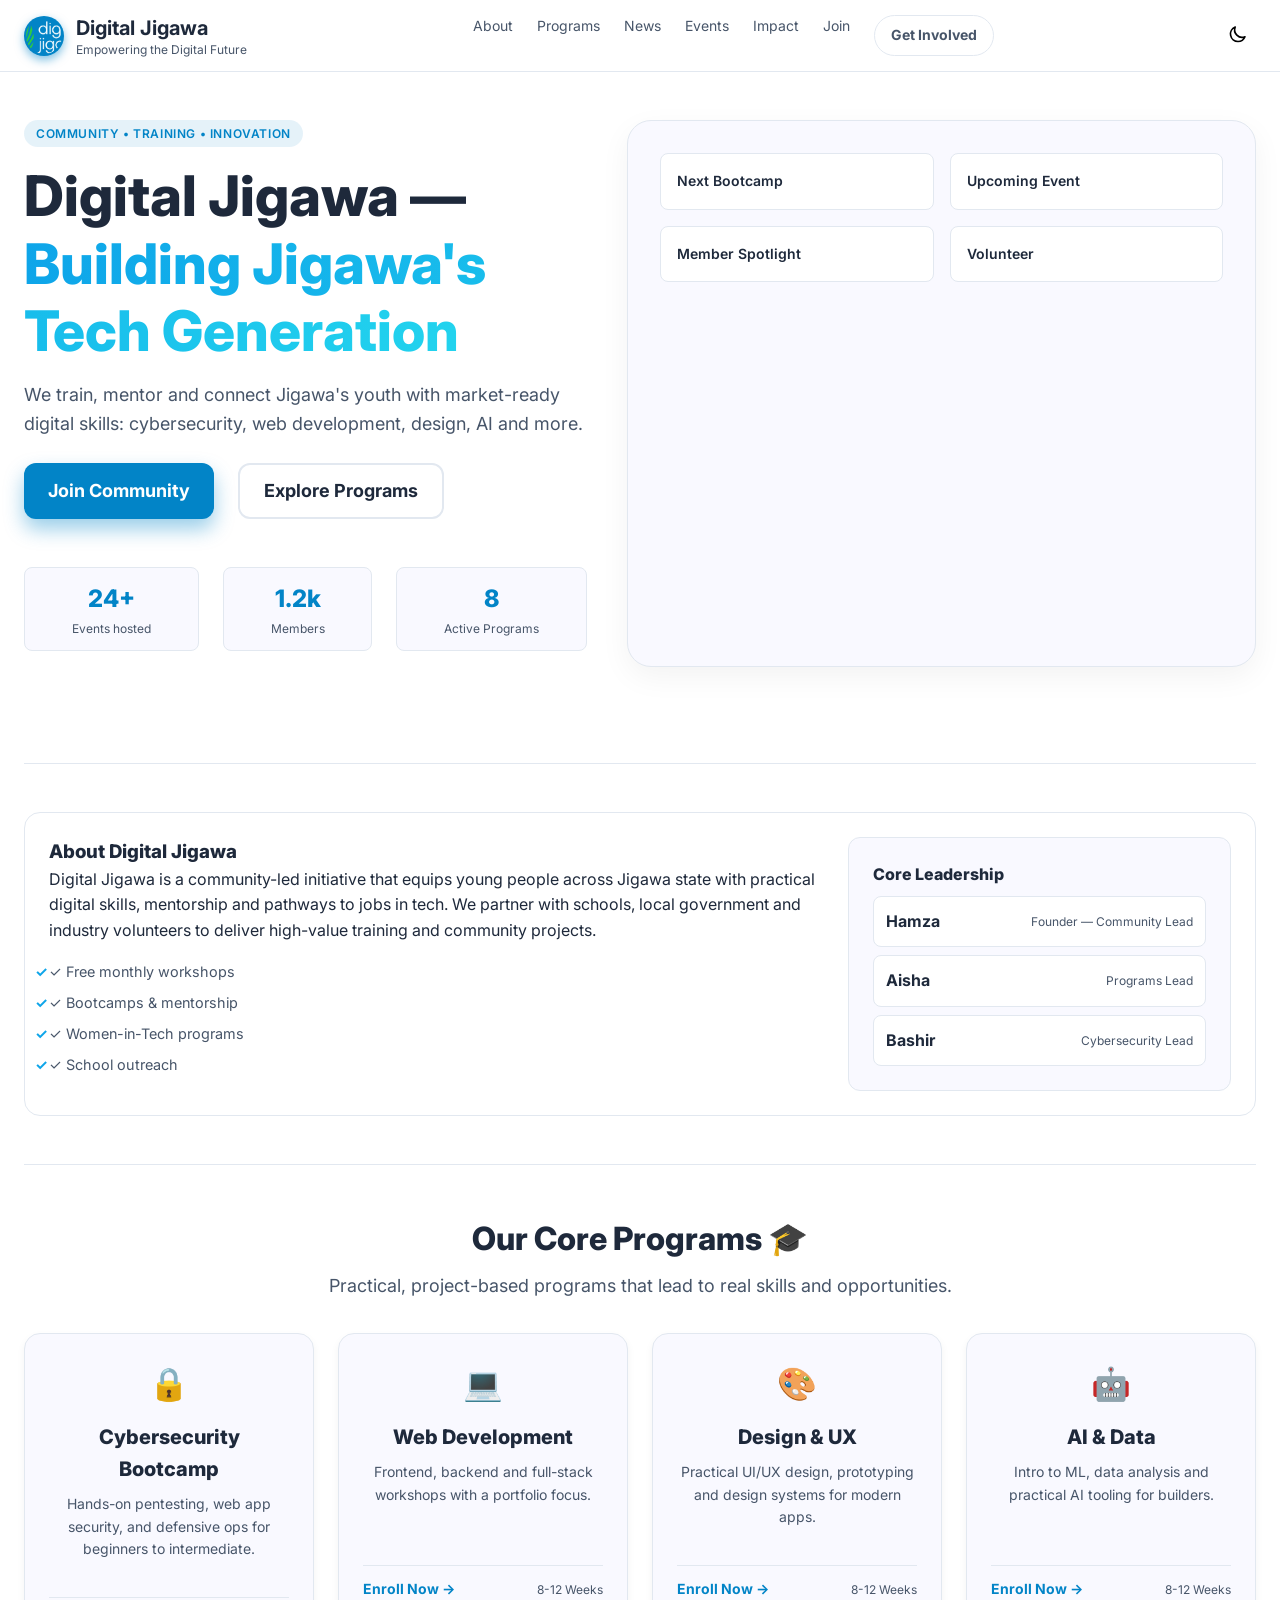
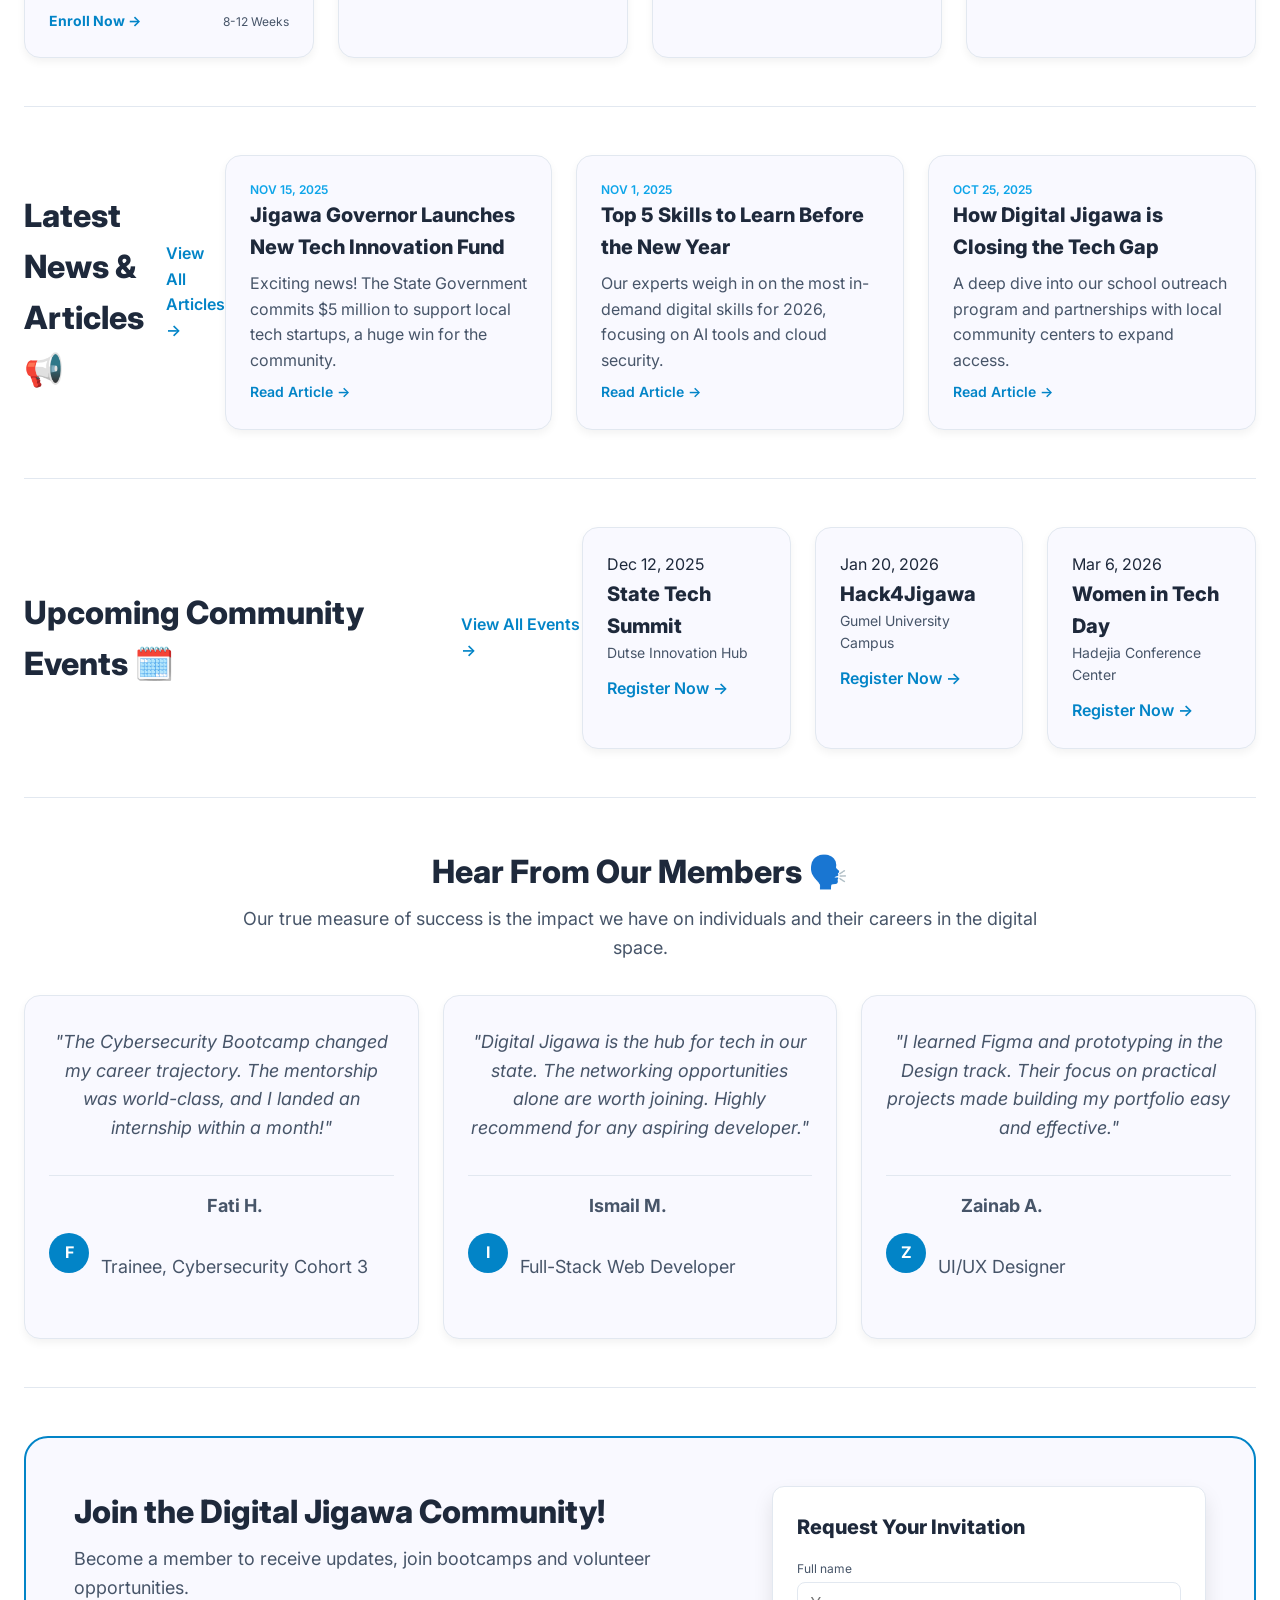
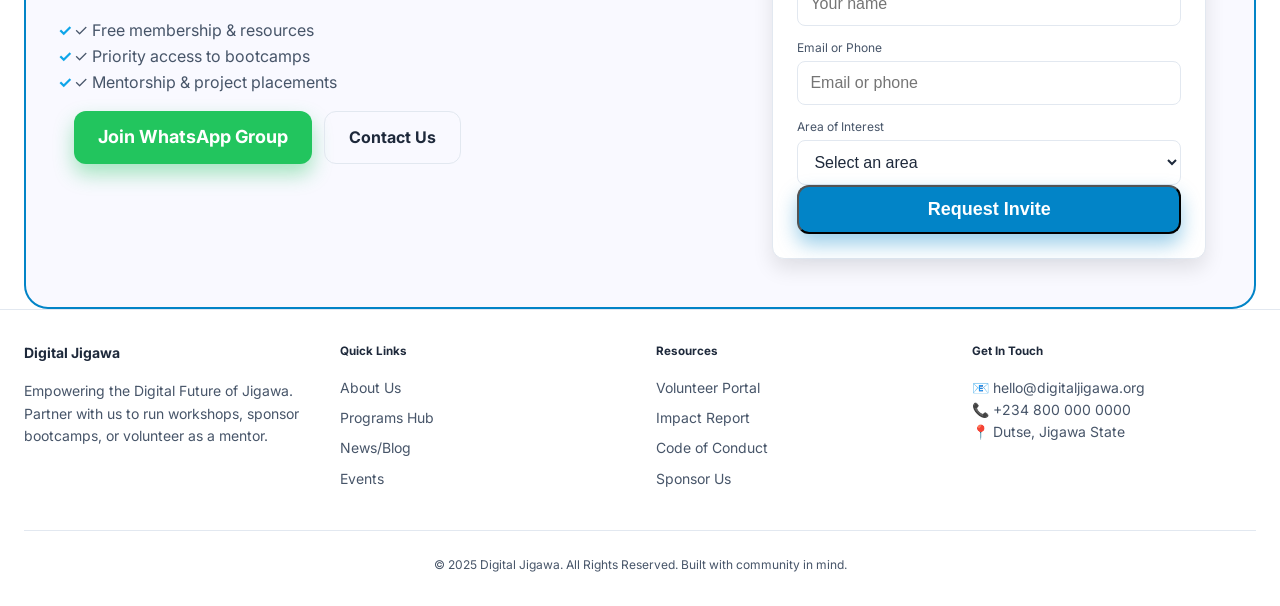
==== index.html @ ff824d78 "Initial static site commit" ====
<!DOCTYPE html>
<html lang="en">
<head>
    <meta charset="UTF-8">
    <meta name="viewport" content="width=device-width, initial-scale=1.0">
    <title>Digital Jigawa - Empowering the Future</title>
    <link href="https://fonts.googleapis.com/css2?family=Inter:wght@400;600;700;800;900&display=swap" rel="stylesheet">
    <link rel="stylesheet" href="styles.css">
    </head>
<body class="light">
    <header class="navbar">
        <div class="nav-container">
            <div class="logo">
                <div class="logo-icon">
                    <img src="digital_jigawa_logo.png" alt="Digital Jigawa Logo" class="logo-image">
                </div>
                <div>
                    <h1>Digital Jigawa</h1>
                    <p>Empowering the Digital Future</p>
                </div>
            </div>

            <nav class="nav-links">
                <a href="#about">About</a>
                <a href="#programs">Programs</a>
                <a href="#news">News</a>
                <a href="#events">Events</a>
                <a href="#testimonials">Impact</a>
                <a href="#join">Join</a>
                <a href="#contact" class="btn btn-outline">Get Involved</a>
            </nav>
            
            <button id="dark-mode-toggle" class="mode-toggle">
                </button>
        </div>
    </header>

    <main class="main-content">
        <section class="hero-section">
            <div class="hero-text-content">
                <span class="tag">Community • Training • Innovation</span>
                <h2>Digital Jigawa — <span class="gradient-text">Building Jigawa's Tech Generation</span></h2>
                <p>We train, mentor and connect Jigawa's youth with market-ready digital skills: cybersecurity, web development, design, AI and more.</p>

                <div class="hero-actions">
                    <a href="#join" class="btn btn-primary">Join Community</a>
                    <a href="#programs" class="btn btn-secondary">Explore Programs</a>
                </div>

                <div class="stats-bar">
                    <div class="stat-card">
                        <div class="stat-value">24+</div>
                        <div class="stat-label">Events hosted</div>
                    </div>
                    <div class="stat-card">
                        <div class="stat-value">1.2k</div>
                        <div class="stat-label">Members</div>
                    </div>
                    <div class="stat-card">
                        <div class="stat-value">8</div>
                        <div class="stat-label">Active Programs</div>
                    </div>
                </div>
            </div>

            <div class="hero-visual">
                <div class="visual-card-grid">
                    <div class="visual-card">Next Bootcamp</div>
                    <div class="visual-card">Upcoming Event</div>
                    <div class="visual-card">Member Spotlight</div>
                    <div class="visual-card">Volunteer</div>
                </div>
            </div>
        </section>

        <div class="divider"></div>

        <section id="about" class="section-card about-section">
            <div class="about-info">
                <h3>About Digital Jigawa</h3>
                <p>Digital Jigawa is a community-led initiative that equips young people across Jigawa state with practical digital skills, mentorship and pathways to jobs in tech. We partner with schools, local government and industry volunteers to deliver high-value training and community projects.</p>
                <ul>
                    <li>✓ Free monthly workshops</li>
                    <li>✓ Bootcamps & mentorship</li>
                    <li>✓ Women-in-Tech programs</li>
                    <li>✓ School outreach</li>
                </ul>
            </div>
            <div class="leadership-panel">
                <h4>Core Leadership</h4>
                <div class="leader-item"><span>Hamza</span><p>Founder — Community Lead</p></div>
                <div class="leader-item"><span>Aisha</span><p>Programs Lead</p></div>
                <div class="leader-item"><span>Bashir</span><p>Cybersecurity Lead</p></div>
            </div>
        </section>

        <div class="divider"></div>

        <section id="programs" class="centered-heading">
            <h3>Our Core Programs 🎓</h3>
            <p>Practical, project-based programs that lead to real skills and opportunities.</p>

            <div class="grid-4 programs-grid">
                <div class="program-card">
                    <span class="icon">🔒</span>
                    <h4>Cybersecurity Bootcamp</h4>
                    <p>Hands-on pentesting, web app security, and defensive ops for beginners to intermediate.</p>
                    <div class="card-footer"><a href="#join">Enroll Now →</a><span>8-12 Weeks</span></div>
                </div>
                <div class="program-card">
                    <span class="icon">💻</span>
                    <h4>Web Development</h4>
                    <p>Frontend, backend and full-stack workshops with a portfolio focus.</p>
                    <div class="card-footer"><a href="#join">Enroll Now →</a><span>8-12 Weeks</span></div>
                </div>
                <div class="program-card">
                    <span class="icon">🎨</span>
                    <h4>Design & UX</h4>
                    <p>Practical UI/UX design, prototyping and design systems for modern apps.</p>
                    <div class="card-footer"><a href="#join">Enroll Now →</a><span>8-12 Weeks</span></div>
                </div>
                <div class="program-card">
                    <span class="icon">🤖</span>
                    <h4>AI & Data</h4>
                    <p>Intro to ML, data analysis and practical AI tooling for builders.</p>
                    <div class="card-footer"><a href="#join">Enroll Now →</a><span>8-12 Weeks</span></div>
                </div>
            </div>
        </section>

        <div class="divider"></div>

        <section id="news" class="section-header">
            <h3>Latest News & Articles 📢</h3>
            <a href="/blog" class="link-secondary">View All Articles →</a>

            <div class="grid-3 news-grid">
                <div class="article-card">
                    <p class="article-date">NOV 15, 2025</p>
                    <h4>Jigawa Governor Launches New Tech Innovation Fund</h4>
                    <p class="excerpt">Exciting news! The State Government commits $5 million to support local tech startups, a huge win for the community.</p>
                    <a href="#">Read Article →</a>
                </div>
                <div class="article-card">
                    <p class="article-date">NOV 1, 2025</p>
                    <h4>Top 5 Skills to Learn Before the New Year</h4>
                    <p class="excerpt">Our experts weigh in on the most in-demand digital skills for 2026, focusing on AI tools and cloud security.</p>
                    <a href="#">Read Article →</a>
                </div>
                <div class="article-card">
                    <p class="article-date">OCT 25, 2025</p>
                    <h4>How Digital Jigawa is Closing the Tech Gap</h4>
                    <p class="excerpt">A deep dive into our school outreach program and partnerships with local community centers to expand access.</p>
                    <a href="#">Read Article →</a>
                </div>
            </div>
        </section>

        <div class="divider"></div>
        
        <section id="events" class="section-header">
            <h3>Upcoming Community Events 🗓️</h3>
            <a href="#events" class="link-secondary">View All Events →</a>

            <div class="grid-3 events-grid">
                <div class="event-card">
                    <p class="event-date">Dec 12, 2025</p>
                    <h4>State Tech Summit</h4>
                    <p class="event-location">Dutse Innovation Hub</p>
                    <a href="#">Register Now →</a>
                </div>
                <div class="event-card">
                    <p class="event-date">Jan 20, 2026</p>
                    <h4>Hack4Jigawa</h4>
                    <p class="event-location">Gumel University Campus</p>
                    <a href="#">Register Now →</a>
                </div>
                <div class="event-card">
                    <p class="event-date">Mar 6, 2026</p>
                    <h4>Women in Tech Day</h4>
                    <p class="event-location">Hadejia Conference Center</p>
                    <a href="#">Register Now →</a>
                </div>
            </div>
        </section>

        <div class="divider"></div>

        <section id="testimonials" class="centered-heading">
            <h3>Hear From Our Members 🗣️</h3>
            <p class="sub-heading-text">Our true measure of success is the impact we have on individuals and their careers in the digital space.</p>
            
            <div class="grid-3 testimonials-grid">
                <div class="testimonial-card">
                    <p class="quote">"The Cybersecurity Bootcamp changed my career trajectory. The mentorship was world-class, and I landed an internship within a month!"</p>
                    <div class="author-info">
                        <div class="avatar">F</div>
                        <div><p class="author-name">Fati H.</p><p class="author-role">Trainee, Cybersecurity Cohort 3</p></div>
                    </div>
                </div>
                <div class="testimonial-card">
                    <p class="quote">"Digital Jigawa is the hub for tech in our state. The networking opportunities alone are worth joining. Highly recommend for any aspiring developer."</p>
                    <div class="author-info">
                        <div class="avatar">I</div>
                        <div><p class="author-name">Ismail M.</p><p class="author-role">Full-Stack Web Developer</p></div>
                    </div>
                </div>
                <div class="testimonial-card">
                    <p class="quote">"I learned Figma and prototyping in the Design track. Their focus on practical projects made building my portfolio easy and effective."</p>
                    <div class="author-info">
                        <div class="avatar">Z</div>
                        <div><p class="author-name">Zainab A.</p><p class="author-role">UI/UX Designer</p></div>
                    </div>
                </div>
            </div>
        </section>

        <div class="divider"></div>

        <section id="join" class="join-section">
            <div class="join-text-content">
                <h3>Join the Digital Jigawa Community!</h3>
                <p>Become a member to receive updates, join bootcamps and volunteer opportunities.</p>
                <ul>
                    <li>✓ Free membership & resources</li>
                    <li>✓ Priority access to bootcamps</li>
                    <li>✓ Mentorship & project placements</li>
                </ul>
                <div class="join-actions">
                    <a href="https://chat.whatsapp.com/" target="_blank" rel="noreferrer" class="btn btn-whatsapp">Join WhatsApp Group</a>
                    <a href="#contact" class="btn btn-secondary-border">Contact Us</a>
                </div>
            </div>

            <div class="join-form-container">
                <h4>Request Your Invitation</h4>
                <form>
                    <label for="name">Full name</label>
                    <input type="text" id="name" placeholder="Your name" required>

                    <label for="contact">Email or Phone</label>
                    <input type="text" id="contact" placeholder="Email or phone" required>

                    <label for="interest">Area of Interest</label>
                    <select id="interest">
                        <option disabled selected>Select an area</option>
                        <option>Cybersecurity</option>
                        <option>Web Development</option>
                        <option>Design & UX</option>
                        <option>AI & Data</option>
                    </select>
                    
                    <button type="submit" class="btn btn-primary btn-full-width">Request Invite</button>
                </form>
            </div>
        </section>
    </main>

    <footer id="contact" class="footer">
        <div class="footer-grid">
            <div class="footer-brand">
                <h4>Digital Jigawa</h4>
                <p>Empowering the Digital Future of Jigawa. Partner with us to run workshops, sponsor bootcamps, or volunteer as a mentor.</p>
            </div>
            <div>
                <h5>Quick Links</h5>
                <ul>
                    <li><a href="#about">About Us</a></li>
                    <li><a href="#programs">Programs Hub</a></li>
                    <li><a href="#news">News/Blog</a></li>
                    <li><a href="#events">Events</a></li>
                </ul>
            </div>
            <div>
                <h5>Resources</h5>
                <ul>
                    <li>Volunteer Portal</li>
                    <li>Impact Report</li>
                    <li>Code of Conduct</li>
                    <li>Sponsor Us</li>
                </ul>
            </div>
            <div>
                <h5>Get In Touch</h5>
                <p>📧 hello@digitaljigawa.org</p>
                <p>📞 +234 800 000 0000</p>
                <p>📍 Dutse, Jigawa State</p>
            </div>
        </div>
        <div class="footer-bottom">
            © 2025 Digital Jigawa. All Rights Reserved. Built with community in mind.
        </div>
    </footer>

    <script src="script.js"></script>
</body>
</html>
---- styles.css ----
/* --- CSS Variables for Colors and Spacing --- */
:root {
    /* Light Mode Colors */
    --clr-bg-primary-light: #ffffff;
    --clr-bg-card-light: #f9f9ff;
    --clr-text-main-light: #1e293b;
    --clr-text-secondary-light: #475569;
    --clr-border-light: #e2e8f0;
    --clr-sky-500: #0ea5e9;
    --clr-sky-600: #0284c7;
    --clr-cyan-400: #22d3ee;
    --clr-green-500: #22c55e;
}

.dark {
    /* Dark Mode Colors */
    --clr-bg-primary-light: #0d1117; /* Very dark background */
    --clr-bg-card-light: #161b22; /* Elevated card background */
    --clr-text-main-light: #e2e8f0;
    --clr-text-secondary-light: #94a3b8;
    --clr-border-light: #334155;
    --clr-sky-500: #38bdf8;
    --clr-sky-600: #0ea5e9;
    --clr-cyan-400: #67e8f9;
    --clr-green-500: #4ade80;
}

/* --- Base & Typography --- */
* {
    box-sizing: border-box;
    margin: 0;
    padding: 0;
}

body {
    font-family: 'Inter', sans-serif;
    line-height: 1.6;
    transition: background-color 0.3s, color 0.3s;
    background-color: var(--clr-bg-primary-light);
    color: var(--clr-text-main-light);
}

main {
    max-width: 1280px;
    margin: 0 auto;
    padding: 0 1.5rem;
}

/* Headings */
h1, h2, h3, h4 {
    color: var(--clr-text-main-light);
    font-weight: 800;
}

.gradient-text {
    background: linear-gradient(to right, var(--clr-sky-500), var(--clr-cyan-400));
    -webkit-background-clip: text;
    -webkit-text-fill-color: transparent;
}

.divider {
    height: 1px;
    background-color: var(--clr-border-light);
    margin: 3rem 0;
}

/* --- Navigation & Header --- */
.navbar {
    position: sticky;
    top: 0;
    z-index: 100;
    backdrop-filter: blur(12px);
    background-color: rgba(255, 255, 255, 0.7); /* Light Glassmorphism effect */
    border-bottom: 1px solid var(--clr-border-light);
    transition: background-color 0.3s, border-color 0.3s;
}

.dark .navbar {
    background-color: rgba(13, 17, 23, 0.8);
    box-shadow: 0 2px 4px rgba(0, 0, 0, 0.2);
}

.nav-container {
    max-width: 1280px;
    margin: 0 auto;
    padding: 0.75rem 1.5rem;
    display: flex;
    justify-content: space-between;
    align-items: center;
}
/* --- Add this to styles.css --- */

/* Ensures the logo image fills the circular container */
.logo-icon .logo-image {
    width: 100%;
    height: 100%;
    object-fit: cover; /* Ensures the image covers the area without distortion */
    border-radius: 50%; /* If your image has padding, this rounds it */
    padding: 2px; /* Small padding to keep the image centered if needed */
}

/* Optional: Remove the background color from .logo-icon since the image provides the design */
/* Find the .logo-icon rule and modify or add this override */
.logo-icon {
    /* ... existing rules ... */
    background-color: transparent; /* Changed from var(--clr-sky-600); */
    box-shadow: none; /* Removed shadow from the circular background */
}
.logo {
    display: flex;
    align-items: center;
    gap: 0.75rem;
}
.logo h1 { font-size: 1.25rem; font-weight: 700; }
.logo p { font-size: 0.75rem; color: var(--clr-text-secondary-light); margin-top: -0.25rem; }
.logo-icon {
    width: 2.5rem;
    height: 2.5rem;
    border-radius: 50%;
    display: flex;
    align-items: center;
    justify-content: center;
    background-color: var(--clr-sky-600);
    box-shadow: 0 4px 10px rgba(2, 132, 199, 0.5);
}
.logo-icon svg path { stroke: white; }

.nav-links {
    display: none; /* Hidden on mobile */
    gap: 1.5rem;
    font-size: 0.875rem;
}
.nav-links a {
    color: var(--clr-text-secondary-light);
    text-decoration: none;
    transition: color 0.2s;
}
.nav-links a:hover {
    color: var(--clr-sky-500);
}

.mode-toggle {
    background: none;
    border: none;
    cursor: pointer;
    padding: 0.5rem;
    border-radius: 50%;
    transition: background-color 0.2s;
}
.mode-toggle:hover {
    background-color: var(--clr-border-light);
}

.dark .mode-toggle:hover {
    background-color: var(--clr-bg-card-light);
}

/* --- Buttons --- */
.btn {
    padding: 0.75rem 1.5rem;
    border-radius: 0.75rem;
    font-weight: 700;
    text-decoration: none;
    transition: all 0.2s ease-out;
    display: inline-flex;
    justify-content: center;
    align-items: center;
    font-size: 1.125rem;
}
.btn-primary {
    background-color: var(--clr-sky-600);
    color: white;
    box-shadow: 0 10px 20px rgba(2, 132, 199, 0.4);
}
.btn-primary:hover {
    background-color: var(--clr-sky-500);
    transform: translateY(-2px);
}
.btn-secondary {
    background-color: transparent;
    color: var(--clr-text-main-light);
    border: 2px solid var(--clr-border-light);
}
.btn-secondary:hover {
    background-color: var(--clr-border-light);
}
.btn-outline {
    border: 1px solid var(--clr-border-light);
    padding: 0.5rem 1rem;
    border-radius: 9999px;
    font-size: 0.875rem;
}
.btn-whatsapp {
    background-color: var(--clr-green-500);
    color: white;
    box-shadow: 0 10px 20px rgba(34, 197, 94, 0.4);
}
.btn-whatsapp:hover {
    background-color: #15803d;
}
.btn-secondary-border {
    background-color: transparent;
    color: var(--clr-text-main-light);
    border: 1px solid var(--clr-border-light);
    font-size: 1rem;
}
.btn-full-width {
    width: 100%;
}

/* --- Layout Grids & Sections --- */
.hero-section {
    display: flex;
    flex-direction: column-reverse; /* Stack on mobile, text first */
    gap: 2.5rem;
    padding: 3rem 0;
}
.hero-section h2 {
    font-size: 2.5rem;
    line-height: 1.2;
    margin-top: 1rem;
}
.hero-section p {
    font-size: 1.125rem;
    color: var(--clr-text-secondary-light);
    margin-top: 1rem;
}
.tag {
    display: inline-block;
    padding: 0.25rem 0.75rem;
    border-radius: 9999px;
    background-color: rgba(2, 132, 199, 0.1);
    color: var(--clr-sky-600);
    font-size: 0.75rem;
    font-weight: 600;
    text-transform: uppercase;
    letter-spacing: 0.05em;
}

.hero-actions {
    display: flex;
    flex-direction: column;
    gap: 0.75rem;
    margin-top: 1.5rem;
}

.stats-bar {
    display: flex;
    justify-content: space-between;
    gap: 1.5rem;
    margin-top: 2rem;
    padding: 1rem 0;
}
.stat-card {
    text-align: center;
    flex-grow: 1;
    background-color: var(--clr-bg-card-light);
    padding: 0.75rem;
    border-radius: 0.5rem;
    border: 1px solid var(--clr-border-light);
}
.stat-value { font-size: 1.5rem; font-weight: 800; color: var(--clr-sky-600); }
.stat-label { font-size: 0.75rem; color: var(--clr-text-secondary-light); }

.hero-visual {
    /* Simple visual placeholder */
    background: var(--clr-bg-card-light);
    border: 1px solid var(--clr-border-light);
    padding: 1rem;
    border-radius: 1.5rem;
    box-shadow: 0 10px 30px rgba(0, 0, 0, 0.05);
}
.visual-card-grid {
    display: grid;
    grid-template-columns: repeat(2, 1fr);
    gap: 1rem;
}
.visual-card {
    background-color: var(--clr-bg-primary-light);
    padding: 1rem;
    border-radius: 0.5rem;
    border: 1px solid var(--clr-border-light);
    font-weight: 600;
    font-size: 0.875rem;
}

/* General Layouts */
.centered-heading {
    text-align: center;
}
.centered-heading h3 {
    font-size: 2rem;
    margin-bottom: 0.5rem;
}
.centered-heading p {
    font-size: 1.125rem;
    color: var(--clr-text-secondary-light);
    max-width: 800px;
    margin: 0 auto 2rem;
}

.section-header {
    display: flex;
    justify-content: space-between;
    align-items: center;
    margin-bottom: 1.5rem;
}
.section-header h3 { font-size: 2rem; }
.link-secondary {
    text-decoration: none;
    color: var(--clr-sky-600);
    font-weight: 600;
}

.grid-3 {
    display: grid;
    grid-template-columns: 1fr;
    gap: 1.5rem;
}
.grid-4 {
    display: grid;
    grid-template-columns: 1fr;
    gap: 1.5rem;
}


/* --- Program/Article/Event Cards --- */
.program-card, .article-card, .event-card {
    background-color: var(--clr-bg-card-light);
    border: 1px solid var(--clr-border-light);
    padding: 1.5rem;
    border-radius: 1rem;
    box-shadow: 0 4px 8px rgba(0, 0, 0, 0.05);
    transition: all 0.3s ease-out;
}
.program-card:hover, .article-card:hover, .event-card:hover {
    transform: translateY(-5px);
    box-shadow: 0 15px 30px rgba(0, 0, 0, 0.1);
}
.program-card .icon { font-size: 2rem; display: block; margin-bottom: 0.75rem; }
.program-card h4 { font-size: 1.25rem; margin-bottom: 0.5rem; }
.program-card p { font-size: 0.875rem; min-height: 4.5rem; color: var(--clr-text-secondary-light); }
.card-footer { display: flex; justify-content: space-between; align-items: center; border-top: 1px solid var(--clr-border-light); padding-top: 0.75rem; margin-top: 0.75rem;}
.card-footer a { color: var(--clr-sky-600); font-weight: 700; text-decoration: none; font-size: 0.875rem; }
.card-footer span { font-size: 0.75rem; color: var(--clr-text-secondary-light); }

.article-date { font-size: 0.75rem; font-weight: 600; color: var(--clr-sky-500); }
.article-card h4 { font-size: 1.25rem; margin-bottom: 0.5rem; }
.article-card .excerpt { color: var(--clr-text-secondary-light); }
.article-card a { color: var(--clr-sky-600); font-weight: 600; text-decoration: none; font-size: 0.875rem; margin-top: 0.5rem; display: inline-block;}

.event-card h4 { font-size: 1.25rem; }
.event-location { font-size: 0.875rem; color: var(--clr-text-secondary-light); }
.event-card a { color: var(--clr-sky-600); font-weight: 600; text-decoration: none; display: block; margin-top: 0.75rem;}

/* --- About Section & Leadership --- */
.about-section {
    padding: 1.5rem;
    border: 1px solid var(--clr-border-light);
    border-radius: 1rem;
    display: flex;
    flex-direction: column;
    gap: 2rem;
}
.about-section ul {
    list-style: none;
    display: grid;
    grid-template-columns: 1fr;
    gap: 0.5rem;
    margin-top: 1rem;
    font-size: 0.9rem;
    color: var(--clr-text-secondary-light);
}
.about-section ul li::before {
    content: '✓';
    color: var(--clr-sky-500);
    font-weight: bold;
    display: inline-block;
    width: 1em;
    margin-left: -1em;
}

.leadership-panel {
    background-color: var(--clr-bg-card-light);
    padding: 1.5rem;
    border-radius: 0.75rem;
    border: 1px solid var(--clr-border-light);
}
.leader-item {
    display: flex;
    justify-content: space-between;
    align-items: center;
    background-color: var(--clr-bg-primary-light);
    border: 1px solid var(--clr-border-light);
    padding: 0.75rem;
    border-radius: 0.5rem;
    margin-top: 0.5rem;
}
.leader-item span { font-weight: 700; }
.leader-item p { font-size: 0.75rem; color: var(--clr-text-secondary-light); }

/* --- Testimonials --- */
.testimonial-card {
    background-color: var(--clr-bg-card-light);
    border: 1px solid var(--clr-border-light);
    padding: 1.5rem;
    border-radius: 1rem;
    box-shadow: 0 4px 8px rgba(0, 0, 0, 0.05);
    transition: all 0.3s ease-out;
}
.testimonial-card .quote {
    font-size: 1.125rem;
    font-style: italic;
    color: var(--clr-text-secondary-light);
    margin-top: 0.5rem;
}
.author-info {
    display: flex;
    align-items: center;
    gap: 0.75rem;
    margin-top: 1.5rem;
    padding-top: 1rem;
    border-top: 1px solid var(--clr-border-light);
}
.avatar {
    width: 2.5rem;
    height: 2.5rem;
    border-radius: 50%;
    background-color: var(--clr-sky-600);
    color: white;
    font-weight: 700;
    display: flex;
    align-items: center;
    justify-content: center;
}
.author-name { font-weight: 700; }
.author-role { font-size: 0.75rem; color: var(--clr-sky-500); }


/* --- Join / CTA Section --- */
.join-section {
    background-color: var(--clr-bg-card-light);
    border: 2px solid var(--clr-sky-600);
    border-radius: 1.5rem;
    padding: 2rem;
    display: flex;
    flex-direction: column;
    gap: 2rem;
}
.join-section h3 { font-size: 2rem; margin-bottom: 0.5rem; }
.join-section p { font-size: 1.125rem; color: var(--clr-text-secondary-light); }
.join-section ul {
    list-style: none;
    margin: 1rem 0;
    font-size: 1rem;
    color: var(--clr-text-secondary-light);
}
.join-section ul li::before {
    content: '✓';
    color: var(--clr-sky-500);
    font-weight: bold;
    display: inline-block;
    width: 1em;
    margin-left: -1em;
}
.join-actions {
    display: flex;
    flex-direction: column;
    gap: 0.75rem;
    margin-top: 1rem;
}
.join-form-container {
    background-color: var(--clr-bg-primary-light);
    padding: 1.5rem;
    border-radius: 0.75rem;
    border: 1px solid var(--clr-border-light);
    box-shadow: 0 10px 20px rgba(0, 0, 0, 0.1);
}
.join-form-container h4 { font-size: 1.25rem; margin-bottom: 1rem; }
.join-form-container label {
    display: block;
    font-size: 0.75rem;
    color: var(--clr-text-secondary-light);
    margin-top: 0.75rem;
    margin-bottom: 0.25rem;
}
.join-form-container input,
.join-form-container select {
    width: 100%;
    padding: 0.75rem;
    border-radius: 0.5rem;
    border: 1px solid var(--clr-border-light);
    background-color: var(--clr-bg-primary-light);
    color: var(--clr-text-main-light);
    font-size: 1rem;
    transition: border-color 0.2s;
}
.join-form-container input:focus,
.join-form-container select:focus {
    outline: none;
    border-color: var(--clr-sky-500);
    box-shadow: 0 0 0 1px var(--clr-sky-500);
}

/* --- Footer --- */
.footer {
    padding: 2rem 1.5rem;
    max-width: 1280px;
    margin: 0 auto;
    border-top: 1px solid var(--clr-border-light);
    color: var(--clr-text-secondary-light);
    font-size: 0.875rem;
}
.footer h4, .footer h5 { color: var(--clr-text-main-light); font-weight: 700; margin-bottom: 1rem; }
.footer-grid {
    display: grid;
    grid-template-columns: repeat(2, 1fr);
    gap: 2rem;
    margin-bottom: 2rem;
}
.footer-grid ul { list-style: none; padding: 0; }
.footer-grid ul li { margin-bottom: 0.5rem; }
.footer-grid a { text-decoration: none; color: var(--clr-text-secondary-light); }
.footer-grid a:hover { color: var(--clr-sky-500); }
.footer-bottom {
    text-align: center;
    border-top: 1px solid var(--clr-border-light);
    padding-top: 1.5rem;
    font-size: 0.75rem;
}

/* --- Mobile Responsiveness (Media Queries) --- */
@media (min-width: 640px) {
    .hero-actions {
        flex-direction: row;
        gap: 1.5rem;
    }
    .grid-3 {
        grid-template-columns: repeat(2, 1fr);
    }
    .grid-4 {
        grid-template-columns: repeat(2, 1fr);
    }
    .footer-grid {
        grid-template-columns: repeat(4, 1fr);
    }
}

@media (min-width: 1024px) {
    .nav-links {
        display: flex;
    }
    .hero-section {
        flex-direction: row;
    }
    .hero-text-content {
        flex: 1;
    }
    .hero-visual {
        flex: 1;
        padding: 2rem;
    }
    .hero-section h2 {
        font-size: 3.5rem;
    }
    .hero-actions .btn {
        font-size: 1.125rem;
    }
    .about-section {
        flex-direction: row;
        display: grid;
        grid-template-columns: 2fr 1fr;
    }
    .grid-3 {
        grid-template-columns: repeat(3, 1fr);
    }
    .grid-4 {
        grid-template-columns: repeat(4, 1fr);
    }
    .join-section {
        flex-direction: row;
        display: grid;
        grid-template-columns: 1.5fr 1fr;
        gap: 3rem;
        padding: 3rem;
    }
    .join-actions {
        flex-direction: row;
    }
}
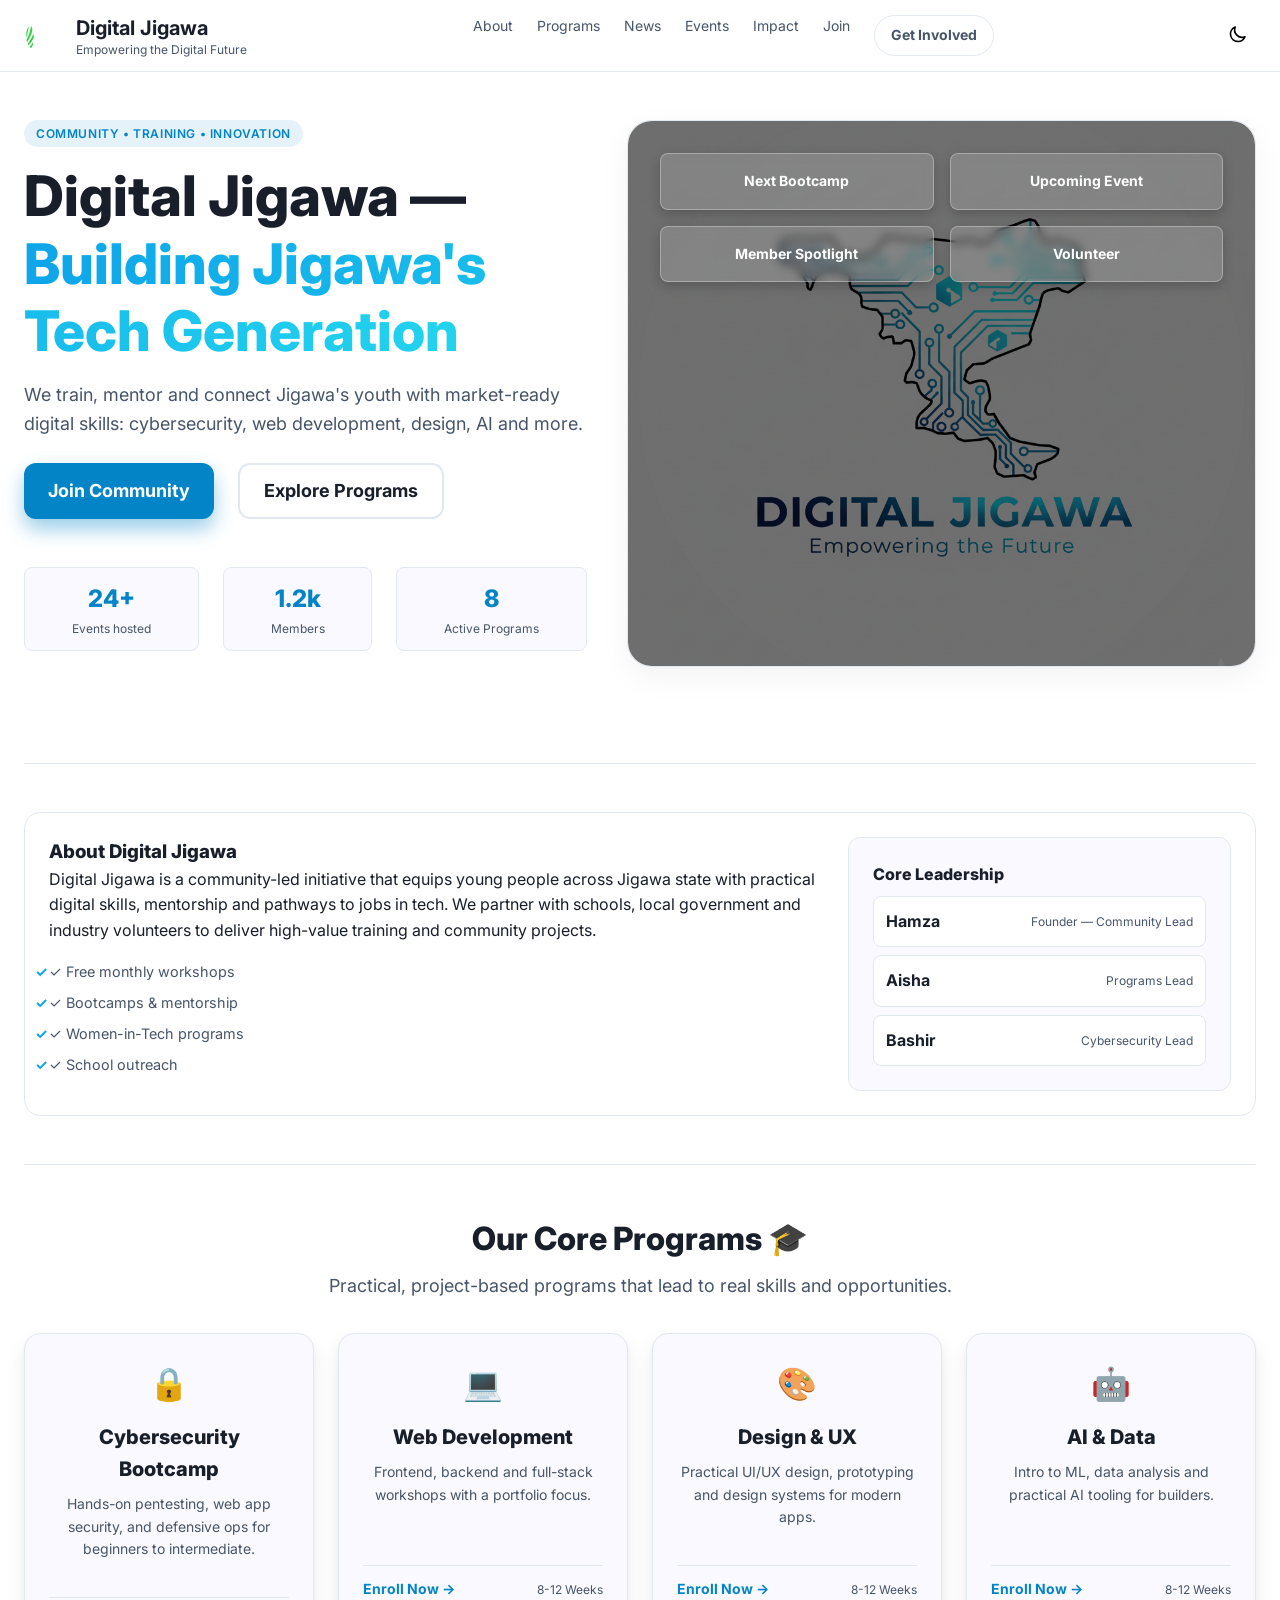
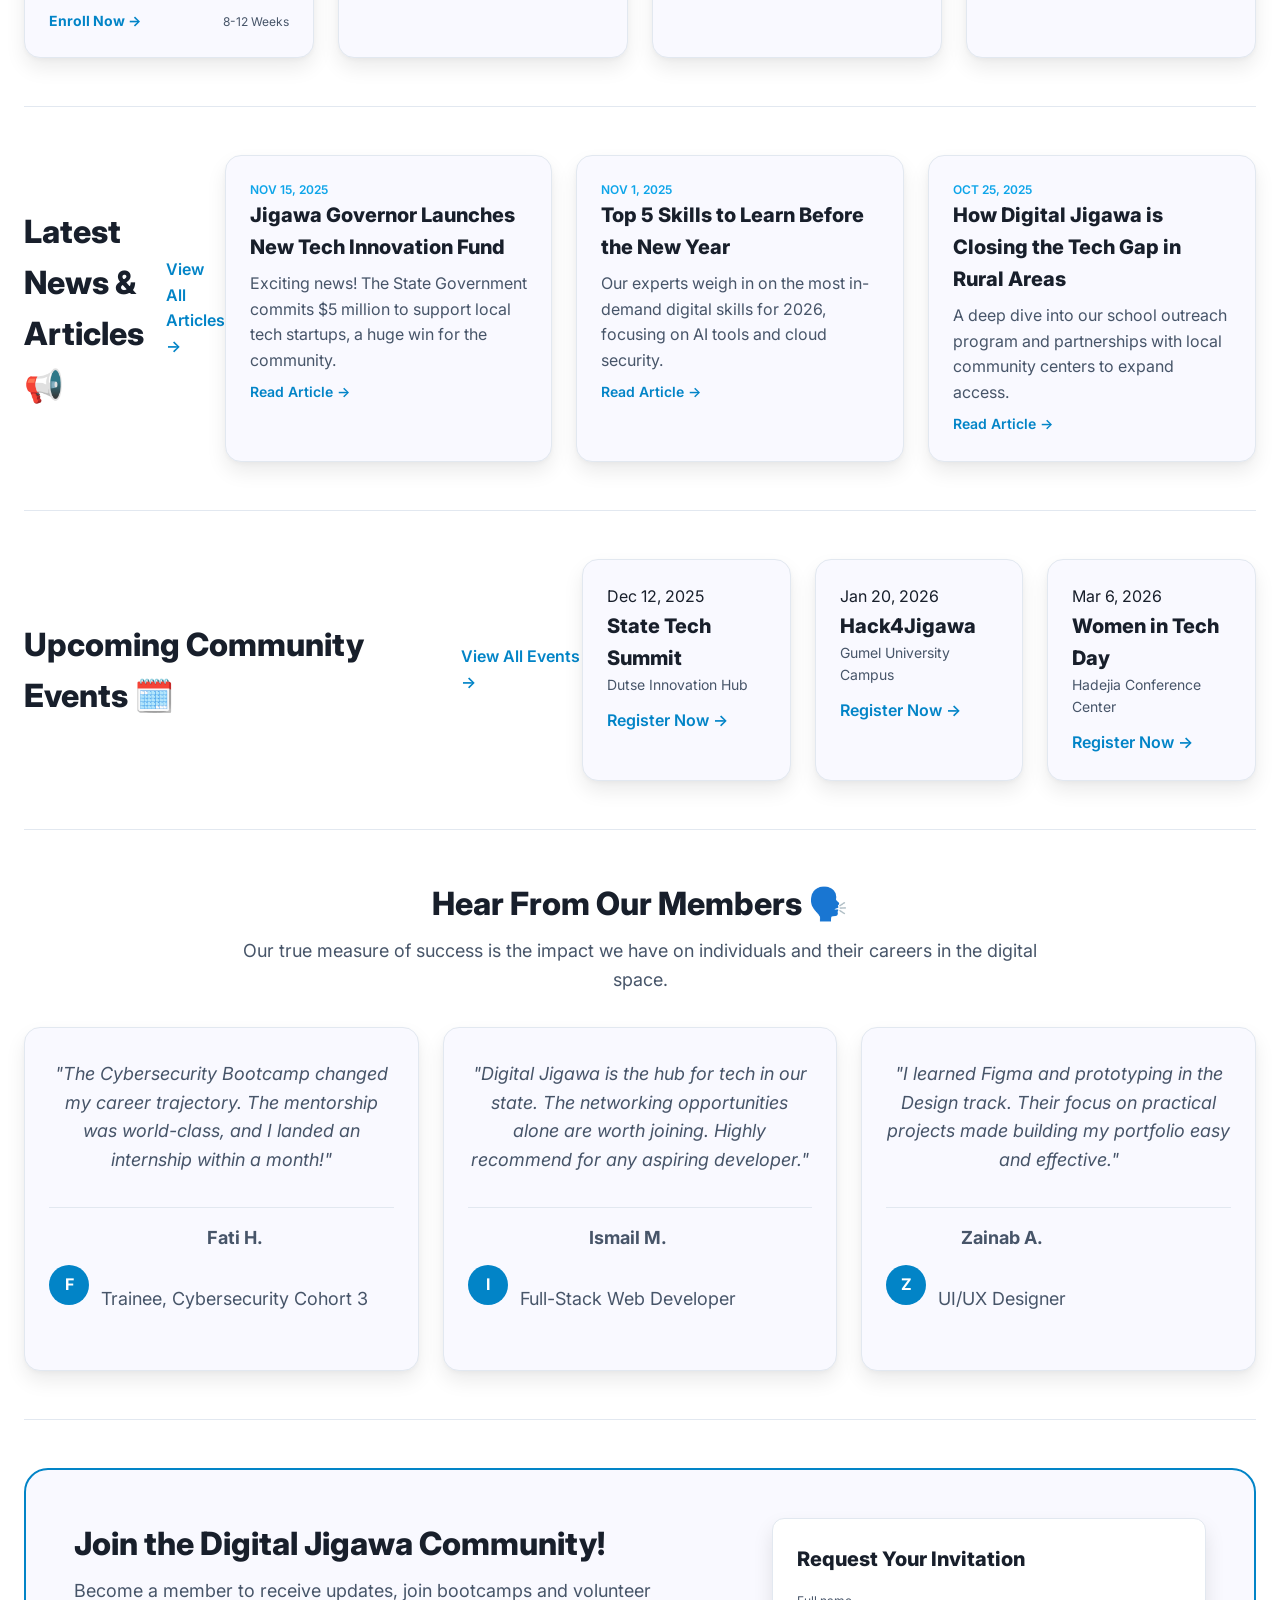
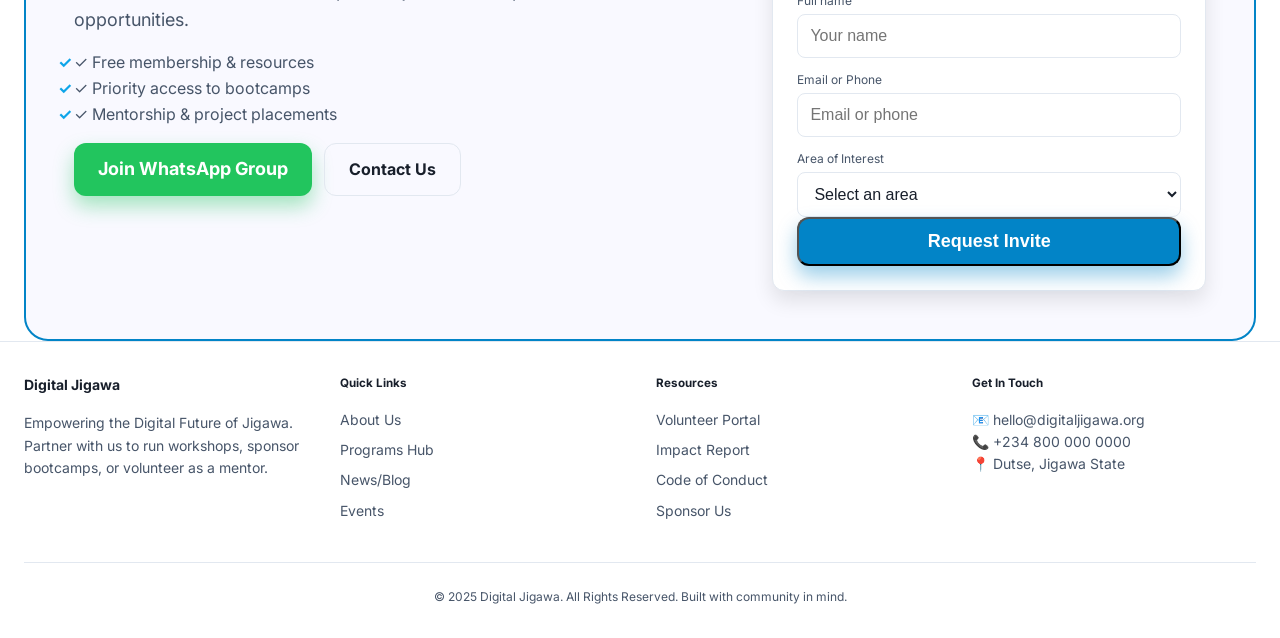
==== commit 76ca56f8: "feat: Integrate dynamic news fetching and Netlify form backend" ====
--- a/index.html
+++ b/index.html
@@ -6,7 +6,7 @@
     <title>Digital Jigawa - Empowering the Future</title>
     <link href="https://fonts.googleapis.com/css2?family=Inter:wght@400;600;700;800;900&display=swap" rel="stylesheet">
     <link rel="stylesheet" href="styles.css">
-    </head>
+</head>
 <body class="light">
     <header class="navbar">
         <div class="nav-container">
@@ -31,7 +31,7 @@
             </nav>
             
             <button id="dark-mode-toggle" class="mode-toggle">
-                </button>
+            </button>
         </div>
     </header>
 
@@ -65,10 +65,10 @@
 
             <div class="hero-visual">
                 <div class="visual-card-grid">
-                    <div class="visual-card">Next Bootcamp</div>
-                    <div class="visual-card">Upcoming Event</div>
-                    <div class="visual-card">Member Spotlight</div>
-                    <div class="visual-card">Volunteer</div>
+                    <a href="#programs" class="visual-card visual-button">Next Bootcamp</a>
+                    <a href="#events" class="visual-card visual-button">Upcoming Event</a>
+                    <a href="#testimonials" class="visual-card visual-button">Member Spotlight</a>
+                    <a href="#join" class="visual-card visual-button">Volunteer</a>
                 </div>
             </div>
         </section>
@@ -135,25 +135,7 @@
             <a href="/blog" class="link-secondary">View All Articles →</a>
 
             <div class="grid-3 news-grid">
-                <div class="article-card">
-                    <p class="article-date">NOV 15, 2025</p>
-                    <h4>Jigawa Governor Launches New Tech Innovation Fund</h4>
-                    <p class="excerpt">Exciting news! The State Government commits $5 million to support local tech startups, a huge win for the community.</p>
-                    <a href="#">Read Article →</a>
-                </div>
-                <div class="article-card">
-                    <p class="article-date">NOV 1, 2025</p>
-                    <h4>Top 5 Skills to Learn Before the New Year</h4>
-                    <p class="excerpt">Our experts weigh in on the most in-demand digital skills for 2026, focusing on AI tools and cloud security.</p>
-                    <a href="#">Read Article →</a>
-                </div>
-                <div class="article-card">
-                    <p class="article-date">OCT 25, 2025</p>
-                    <h4>How Digital Jigawa is Closing the Tech Gap</h4>
-                    <p class="excerpt">A deep dive into our school outreach program and partnerships with local community centers to expand access.</p>
-                    <a href="#">Read Article →</a>
-                </div>
-            </div>
+                </div>
         </section>
 
         <div class="divider"></div>
@@ -234,15 +216,17 @@
 
             <div class="join-form-container">
                 <h4>Request Your Invitation</h4>
-                <form>
+                <form name="join-request" method="POST" data-netlify="true">
+                    <input type="hidden" name="form-name" value="join-request" />
+
                     <label for="name">Full name</label>
-                    <input type="text" id="name" placeholder="Your name" required>
+                    <input type="text" id="name" name="name" placeholder="Your name" required>
 
                     <label for="contact">Email or Phone</label>
-                    <input type="text" id="contact" placeholder="Email or phone" required>
+                    <input type="text" id="contact" name="contact" placeholder="Email or phone" required>
 
                     <label for="interest">Area of Interest</label>
-                    <select id="interest">
+                    <select id="interest" name="interest">
                         <option disabled selected>Select an area</option>
                         <option>Cybersecurity</option>
                         <option>Web Development</option>
--- a/styles.css
+++ b/styles.css
@@ -3,7 +3,7 @@
     /* Light Mode Colors */
     --clr-bg-primary-light: #ffffff;
     --clr-bg-card-light: #f9f9ff;
-    --clr-text-main-light: #1e293b;
+    --clr-text-main-light: #181f2b; /* Refined main text color */
     --clr-text-secondary-light: #475569;
     --clr-border-light: #e2e8f0;
     --clr-sky-500: #0ea5e9;
@@ -14,10 +14,10 @@
 
 .dark {
     /* Dark Mode Colors */
-    --clr-bg-primary-light: #0d1117; /* Very dark background */
-    --clr-bg-card-light: #161b22; /* Elevated card background */
+    --clr-bg-primary-light: #0d1117; 
+    --clr-bg-card-light: #161b22; 
     --clr-text-main-light: #e2e8f0;
-    --clr-text-secondary-light: #94a3b8;
+    --clr-text-secondary-light: #aebecd; /* Refined secondary text color */
     --clr-border-light: #334155;
     --clr-sky-500: #38bdf8;
     --clr-sky-600: #0ea5e9;
@@ -70,7 +70,7 @@
     top: 0;
     z-index: 100;
     backdrop-filter: blur(12px);
-    background-color: rgba(255, 255, 255, 0.7); /* Light Glassmorphism effect */
+    background-color: rgba(255, 255, 255, 0.7); 
     border-bottom: 1px solid var(--clr-border-light);
     transition: background-color 0.3s, border-color 0.3s;
 }
@@ -88,24 +88,7 @@
     justify-content: space-between;
     align-items: center;
 }
-/* --- Add this to styles.css --- */
-
-/* Ensures the logo image fills the circular container */
-.logo-icon .logo-image {
-    width: 100%;
-    height: 100%;
-    object-fit: cover; /* Ensures the image covers the area without distortion */
-    border-radius: 50%; /* If your image has padding, this rounds it */
-    padding: 2px; /* Small padding to keep the image centered if needed */
-}
-
-/* Optional: Remove the background color from .logo-icon since the image provides the design */
-/* Find the .logo-icon rule and modify or add this override */
-.logo-icon {
-    /* ... existing rules ... */
-    background-color: transparent; /* Changed from var(--clr-sky-600); */
-    box-shadow: none; /* Removed shadow from the circular background */
-}
+
 .logo {
     display: flex;
     align-items: center;
@@ -113,6 +96,8 @@
 }
 .logo h1 { font-size: 1.25rem; font-weight: 700; }
 .logo p { font-size: 0.75rem; color: var(--clr-text-secondary-light); margin-top: -0.25rem; }
+
+/* Logo Image Container (Cleaned up for image integration) */
 .logo-icon {
     width: 2.5rem;
     height: 2.5rem;
@@ -120,13 +105,21 @@
     display: flex;
     align-items: center;
     justify-content: center;
-    background-color: var(--clr-sky-600);
-    box-shadow: 0 4px 10px rgba(2, 132, 199, 0.5);
-}
-.logo-icon svg path { stroke: white; }
+    background-color: transparent; /* Changed from sky-600 */
+    box-shadow: none; /* Removed shadow */
+}
+
+/* Logo Image Styling */
+.logo-icon .logo-image {
+    width: 100%;
+    height: 100%;
+    object-fit: cover;
+    border-radius: 50%;
+    padding: 2px;
+}
 
 .nav-links {
-    display: none; /* Hidden on mobile */
+    display: none; 
     gap: 1.5rem;
     font-size: 0.875rem;
 }
@@ -166,11 +159,37 @@
     justify-content: center;
     align-items: center;
     font-size: 1.125rem;
-}
+    position: relative; /* For glare effect */
+    overflow: hidden; /* For glare effect */
+}
+
+/* Glare Effect CSS */
+.btn-primary:hover::after {
+    content: "";
+    position: absolute;
+    top: 0;
+    left: 0;
+    width: 100%;
+    height: 100%;
+    background-image: linear-gradient(
+        120deg,
+        rgba(255, 255, 255, 0) 30%,
+        rgba(255, 255, 255, 0.3) 60%,
+        rgba(255, 255, 255, 0) 80%
+    );
+    transform: translateX(100%);
+    transition: transform 0.6s ease-in-out;
+}
+.btn-primary:hover::after {
+    transform: translateX(100%);
+}
+
+
 .btn-primary {
     background-color: var(--clr-sky-600);
     color: white;
     box-shadow: 0 10px 20px rgba(2, 132, 199, 0.4);
+    z-index: 1;
 }
 .btn-primary:hover {
     background-color: var(--clr-sky-500);
@@ -211,7 +230,7 @@
 /* --- Layout Grids & Sections --- */
 .hero-section {
     display: flex;
-    flex-direction: column-reverse; /* Stack on mobile, text first */
+    flex-direction: column-reverse; 
     gap: 2.5rem;
     padding: 3rem 0;
 }
@@ -262,26 +281,79 @@
 .stat-value { font-size: 1.5rem; font-weight: 800; color: var(--clr-sky-600); }
 .stat-label { font-size: 0.75rem; color: var(--clr-text-secondary-light); }
 
+
+/* Hero Visual Banner Styles */
 .hero-visual {
-    /* Simple visual placeholder */
-    background: var(--clr-bg-card-light);
+    /* Background Image Setup */
+    background-image: url('digital_banner_bg.png'); /* REPLACE FILE NAME */
+    background-size: cover; 
+    background-position: center; 
+    background-repeat: no-repeat;
+    
+    position: relative; 
+    overflow: hidden;
+
+    /* Existing Styles */
     border: 1px solid var(--clr-border-light);
     padding: 1rem;
     border-radius: 1.5rem;
     box-shadow: 0 10px 30px rgba(0, 0, 0, 0.05);
 }
+
+/* Overlay for Readability */
+.hero-visual::before {
+    content: "";
+    position: absolute;
+    top: 0;
+    left: 0;
+    width: 100%;
+    height: 100%;
+    background-color: rgba(0, 0, 0, 0.5); /* 50% black opacity in light mode */
+    border-radius: 1.5rem;
+    z-index: 1; 
+}
+
+.dark .hero-visual::before {
+    background-color: rgba(0, 0, 0, 0.65); /* Slightly darker overlay in dark mode */
+}
+
+
 .visual-card-grid {
     display: grid;
     grid-template-columns: repeat(2, 1fr);
     gap: 1rem;
-}
+    position: relative;
+    z-index: 2; /* Ensures grid is above the overlay */
+}
+
+/* Visual Button Styles (Glassmorphism & Contrast) */
 .visual-card {
-    background-color: var(--clr-bg-primary-light);
+    cursor: pointer;
+    text-align: center;
+    text-decoration: none; 
+    color: white !important; /* Forces white text for contrast on banner */
+    font-weight: 700;
+    
+    /* Elegant Glassmorphism */
+    background-color: rgba(255, 255, 255, 0.15); 
+    backdrop-filter: blur(5px); 
+    border: 1px solid rgba(255, 255, 255, 0.3); 
+    box-shadow: 0 4px 12px rgba(0, 0, 0, 0.2); 
+
     padding: 1rem;
     border-radius: 0.5rem;
-    border: 1px solid var(--clr-border-light);
-    font-weight: 600;
+    transition: transform 0.2s, background-color 0.2s, color 0.2s;
+    display: flex;
+    align-items: center;
+    justify-content: center;
     font-size: 0.875rem;
+}
+
+.visual-card:hover {
+    background-color: var(--clr-sky-500);
+    color: white !important;
+    transform: translateY(-2px); 
+    border-color: var(--clr-sky-500);
 }
 
 /* General Layouts */
@@ -324,19 +396,27 @@
 }
 
 
-/* --- Program/Article/Event Cards --- */
+/* --- Program/Article/Event Cards (Refined Shadows/Hover) --- */
 .program-card, .article-card, .event-card {
     background-color: var(--clr-bg-card-light);
     border: 1px solid var(--clr-border-light);
     padding: 1.5rem;
     border-radius: 1rem;
-    box-shadow: 0 4px 8px rgba(0, 0, 0, 0.05);
-    transition: all 0.3s ease-out;
+    
+    /* Elegant Shadows */
+    box-shadow: 
+        0 2px 4px rgba(0, 0, 0, 0.03), 
+        0 10px 20px rgba(0, 0, 0, 0.08); 
+    transition: all 0.4s cubic-bezier(0.165, 0.84, 0.44, 1);
 }
 .program-card:hover, .article-card:hover, .event-card:hover {
-    transform: translateY(-5px);
-    box-shadow: 0 15px 30px rgba(0, 0, 0, 0.1);
-}
+    transform: translateY(-8px); /* Deeper lift */
+    border-color: var(--clr-sky-500); /* Highlight border on hover */
+    box-shadow: 
+        0 5px 10px rgba(0, 0, 0, 0.1), 
+        0 25px 40px rgba(0, 0, 0, 0.15); 
+}
+
 .program-card .icon { font-size: 2rem; display: block; margin-bottom: 0.75rem; }
 .program-card h4 { font-size: 1.25rem; margin-bottom: 0.5rem; }
 .program-card p { font-size: 0.875rem; min-height: 4.5rem; color: var(--clr-text-secondary-light); }
@@ -399,14 +479,23 @@
 .leader-item span { font-weight: 700; }
 .leader-item p { font-size: 0.75rem; color: var(--clr-text-secondary-light); }
 
-/* --- Testimonials --- */
+/* --- Testimonials (Refined Shadows/Hover) --- */
 .testimonial-card {
     background-color: var(--clr-bg-card-light);
     border: 1px solid var(--clr-border-light);
     padding: 1.5rem;
     border-radius: 1rem;
-    box-shadow: 0 4px 8px rgba(0, 0, 0, 0.05);
-    transition: all 0.3s ease-out;
+    box-shadow: 
+        0 2px 4px rgba(0, 0, 0, 0.03), 
+        0 10px 20px rgba(0, 0, 0, 0.08);
+    transition: all 0.4s cubic-bezier(0.165, 0.84, 0.44, 1);
+}
+.testimonial-card:hover {
+    transform: translateY(-8px);
+    border-color: var(--clr-sky-500);
+    box-shadow: 
+        0 5px 10px rgba(0, 0, 0, 0.1), 
+        0 25px 40px rgba(0, 0, 0, 0.15); 
 }
 .testimonial-card .quote {
     font-size: 1.125rem;
